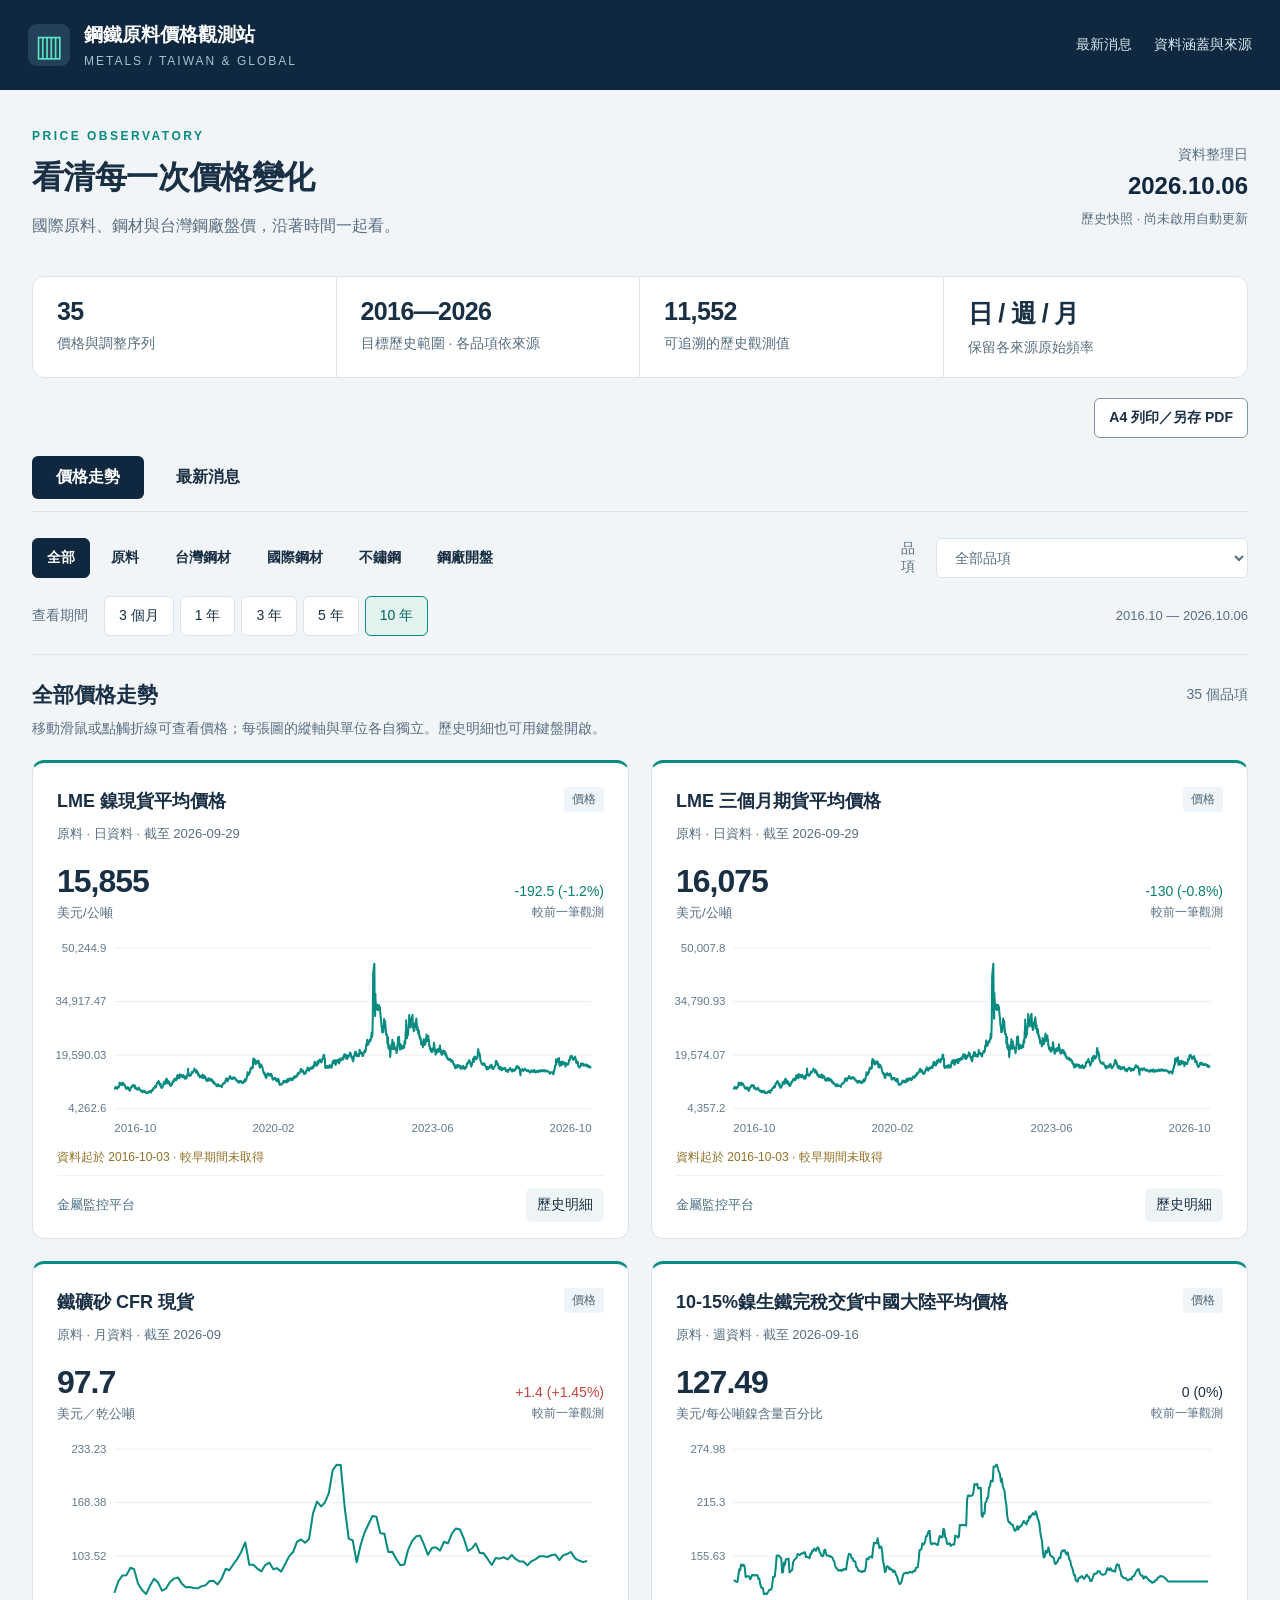
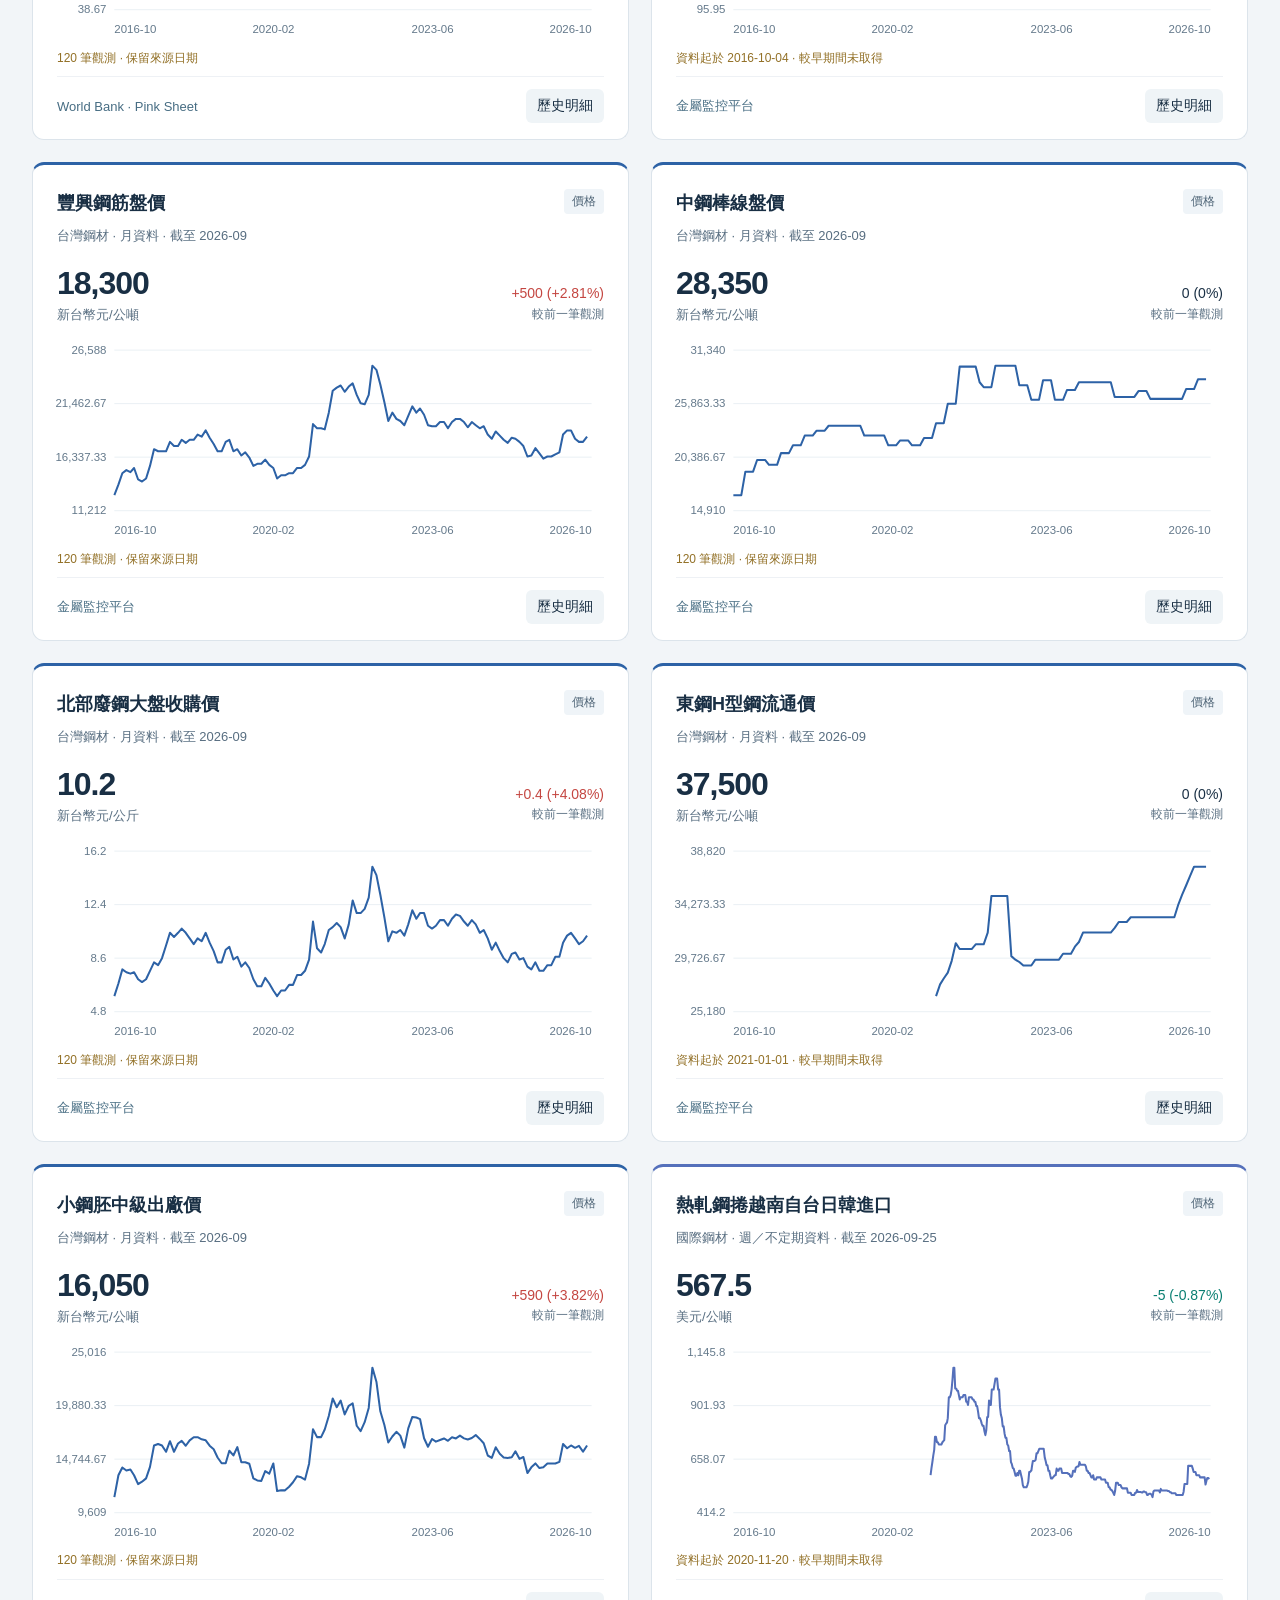
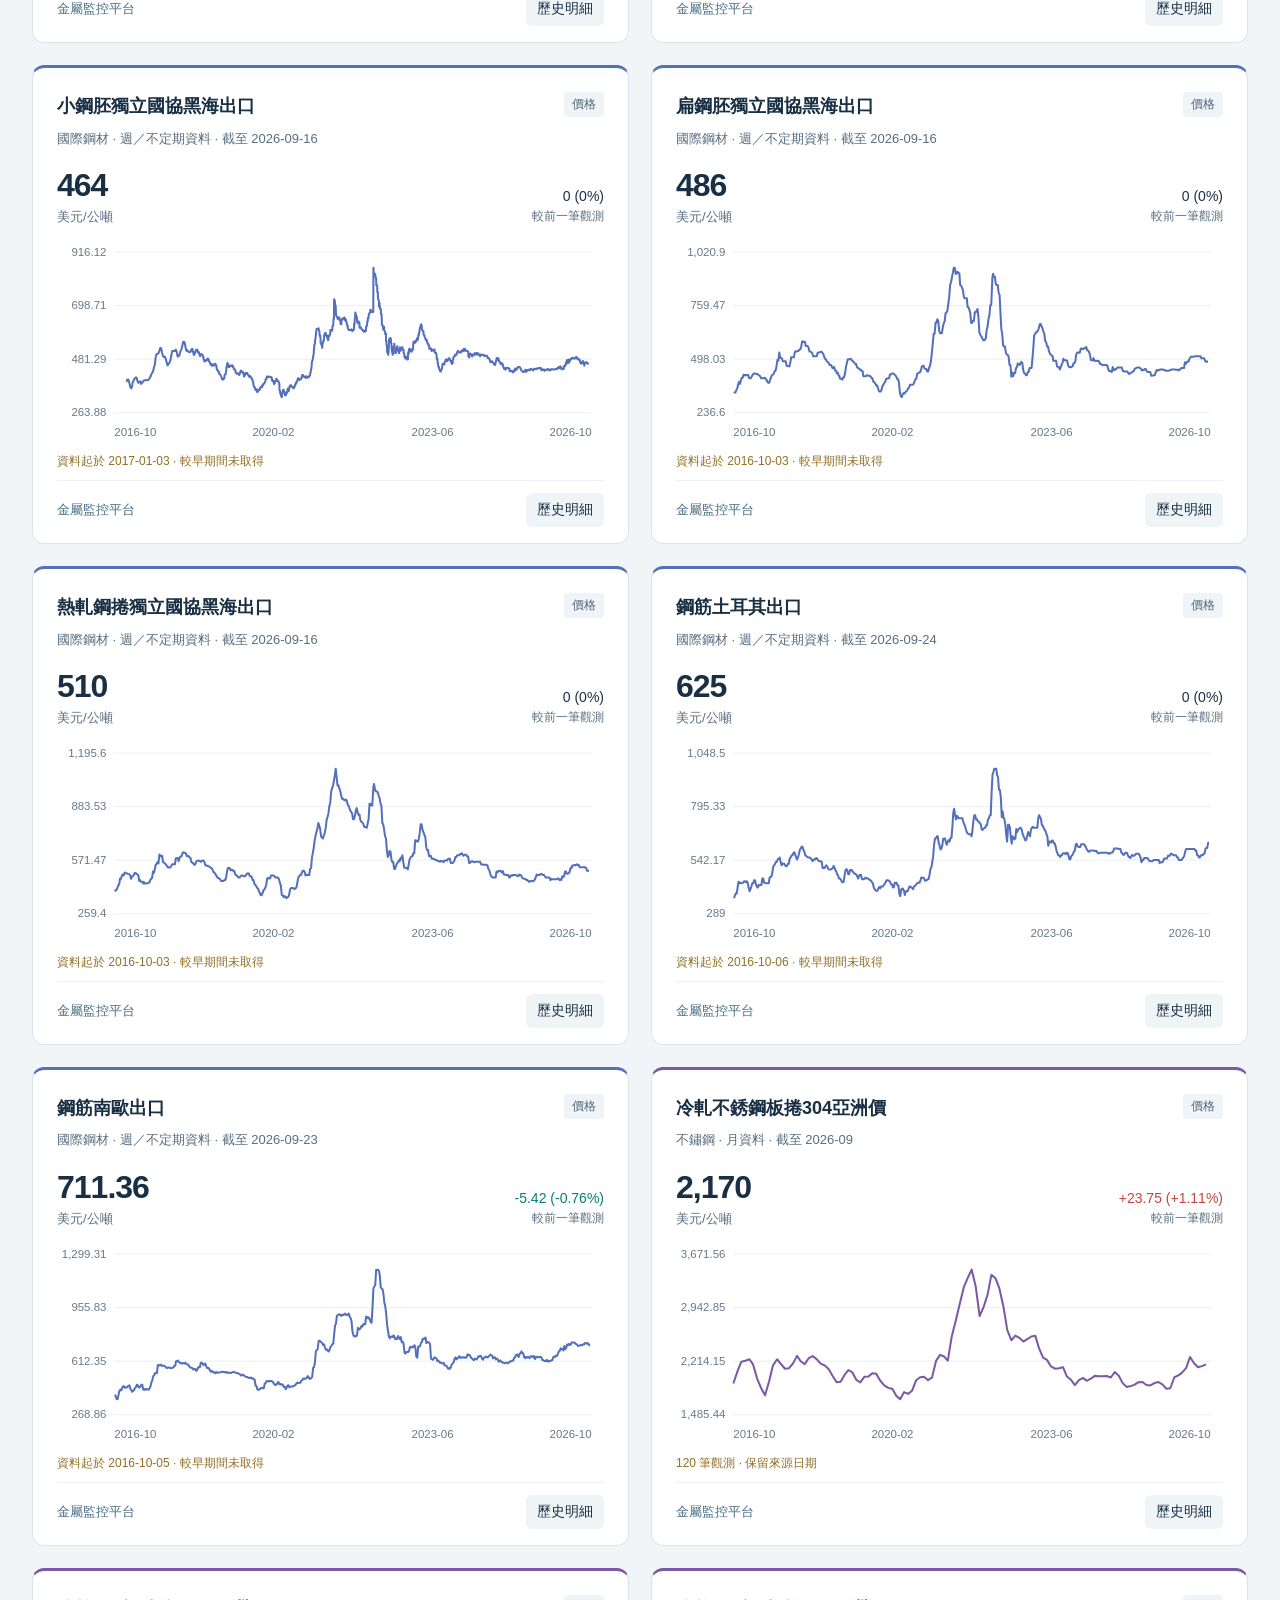
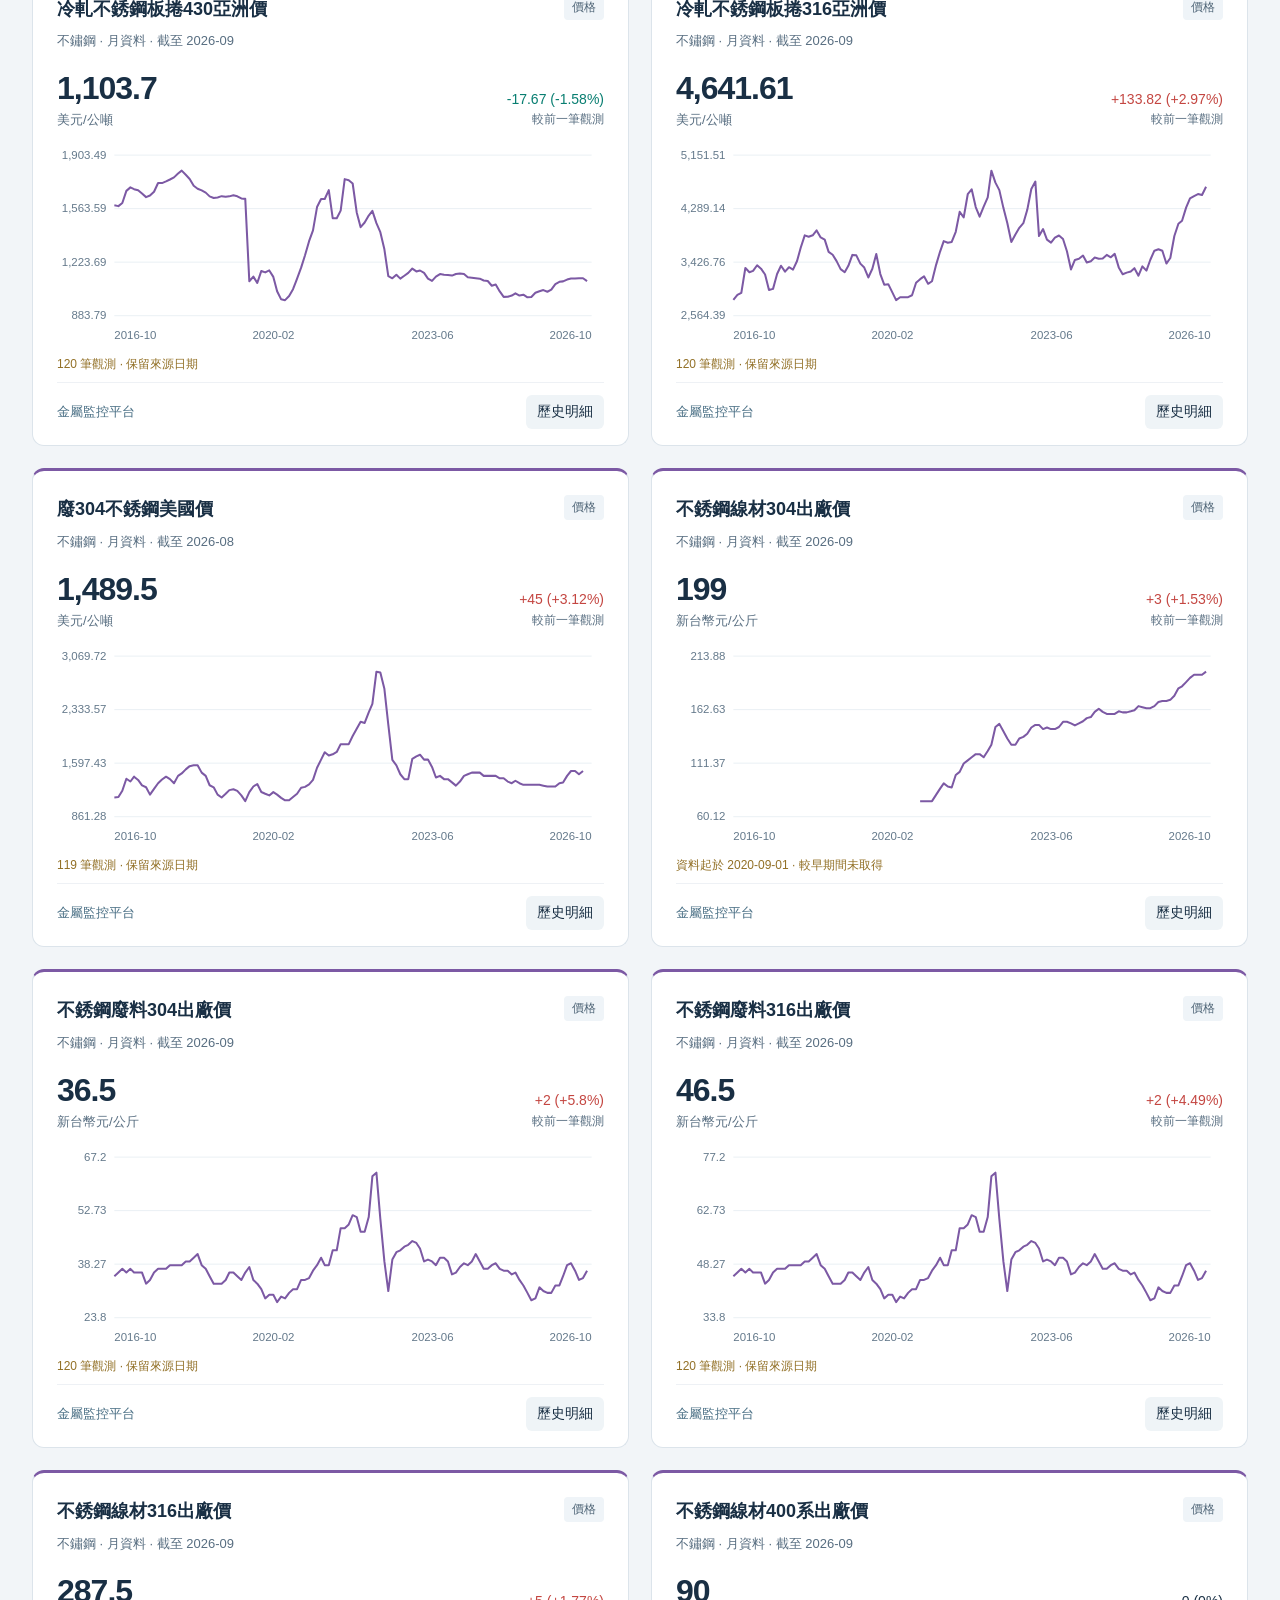
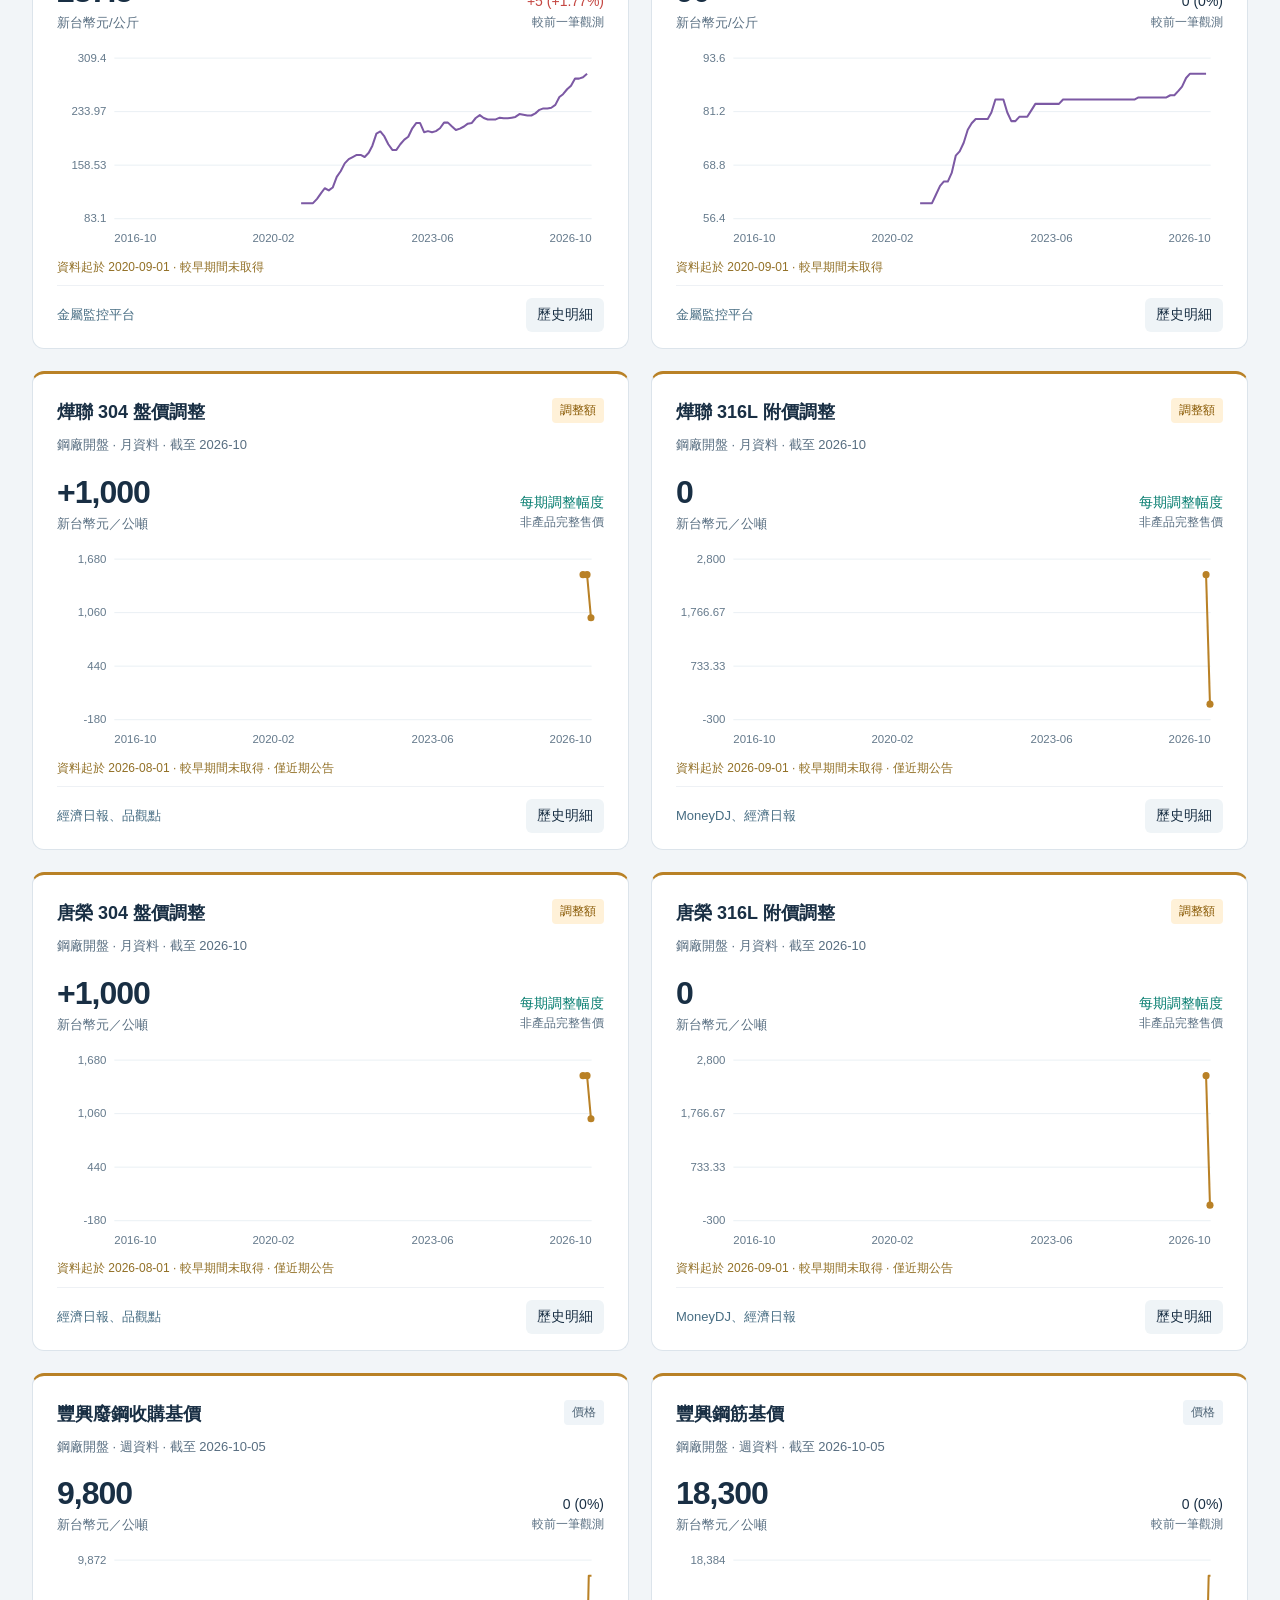
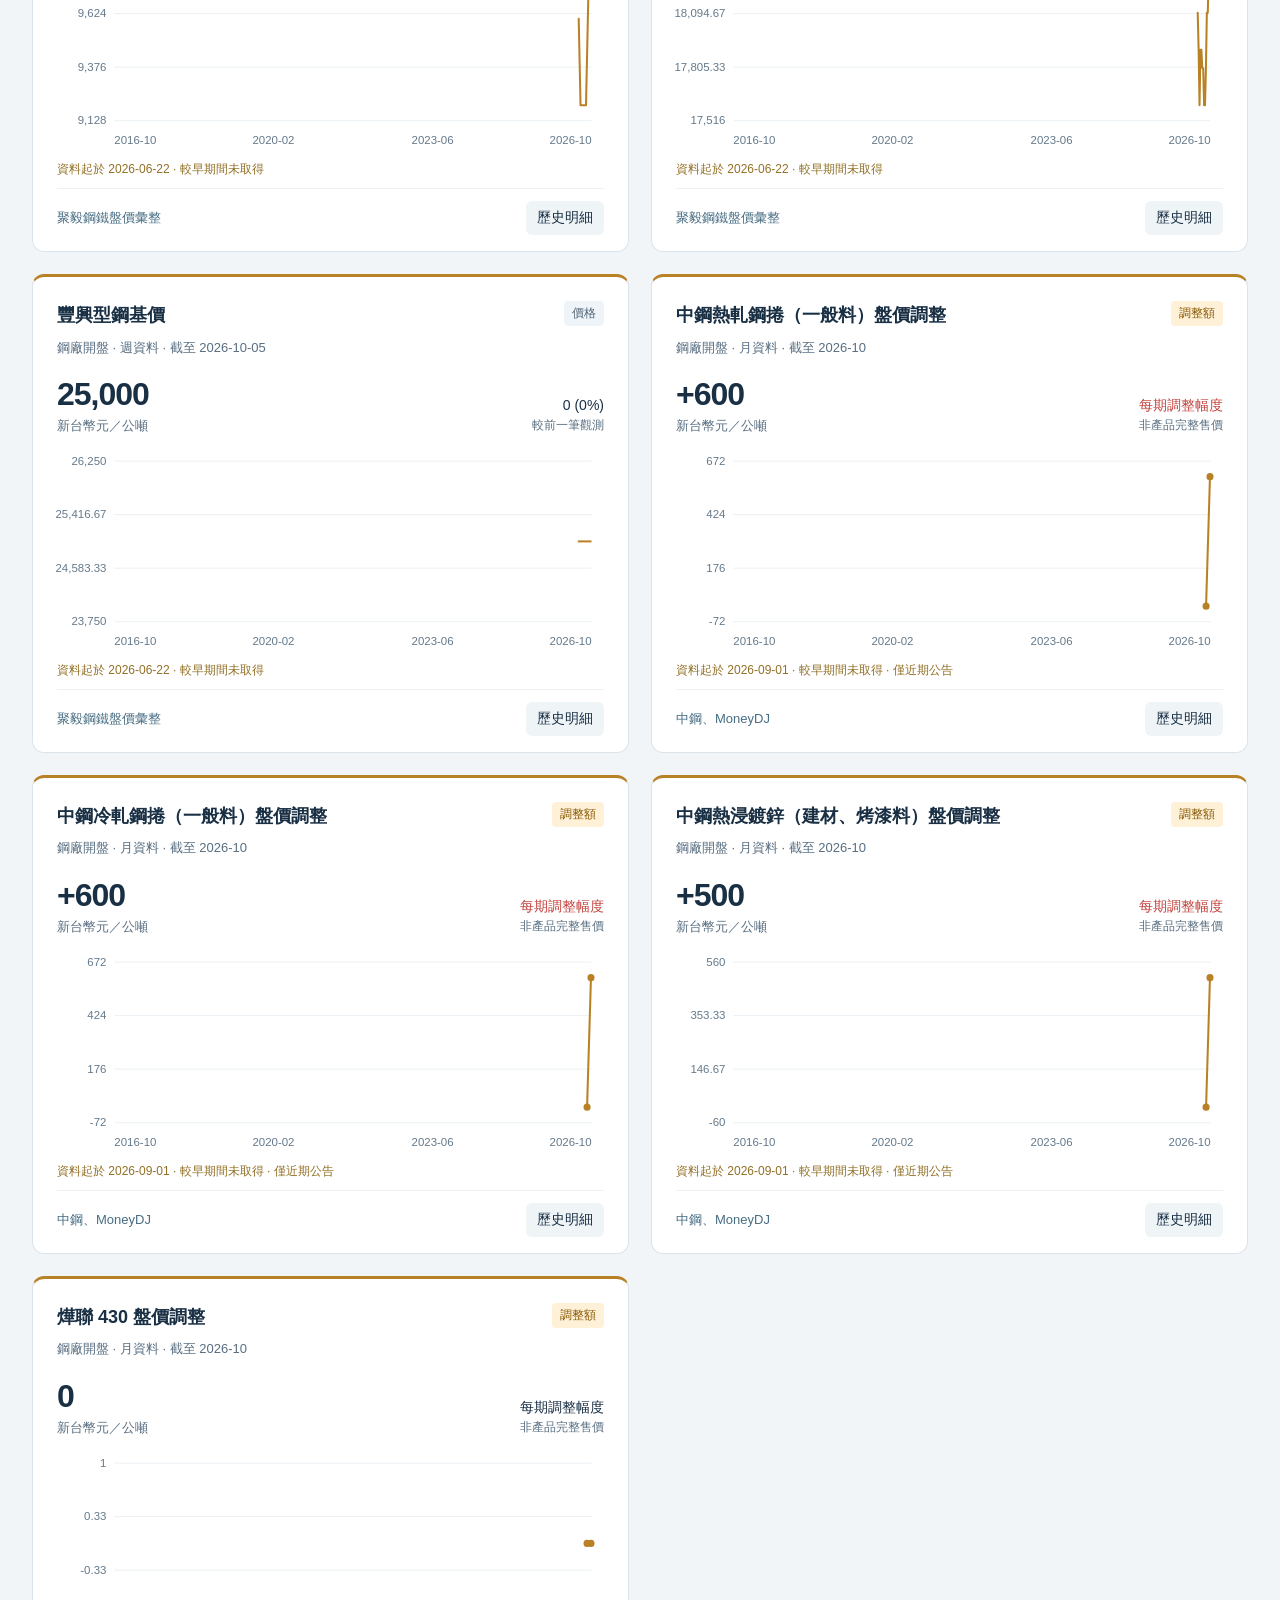
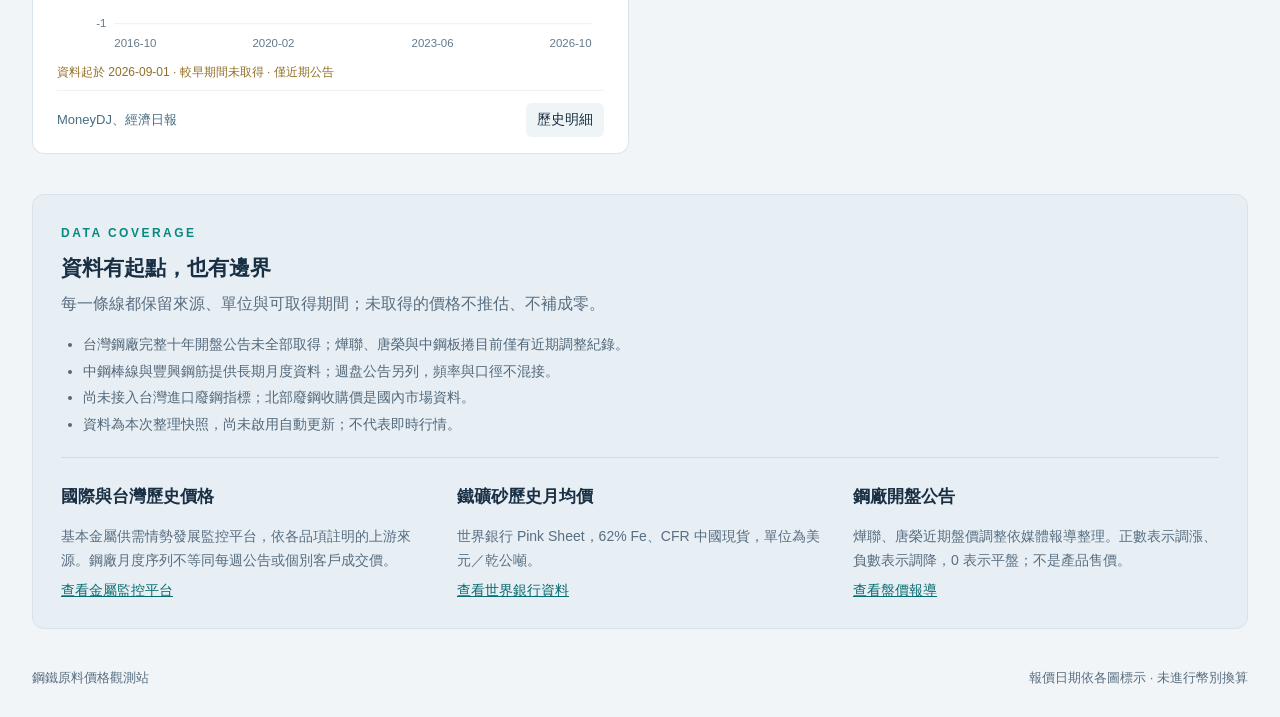
==== docs/index.html @ b5e54ff8 "Add metal price dashboard with historical charts, news and A4 reports" ====
<!doctype html>
<html lang="zh-Hant"><head><meta charset="UTF-8"><meta name="viewport" content="width=device-width,initial-scale=1"><title>鋼鐵原料價格觀測站</title><meta name="description" content="追蹤台灣與國際鋼鐵原料歷史价格，按品項與期間查看折線圖、鋼廠盤價及資料來源。"><link rel="icon" type="image/svg+xml" href="data:image/svg+xml,%3Csvg xmlns='http://www.w3.org/2000/svg' viewBox='0 0 32 32'%3E%3Crect width='32' height='32' rx='7' fill='%230e2238'/%3E%3Cpath d='M6 23L12 15L18 19L26 8' fill='none' stroke='%234de0bc' stroke-width='3'/%3E%3C/svg%3E"><link rel="stylesheet" href="style.css"><script src="app.js" defer></script><script src="news.js" defer></script><script src="print.js" defer></script><link rel="stylesheet" href="print.css"></head>
<body><header><div class="brand"><span class="mark">▥</span><div><strong>鋼鐵原料價格觀測站</strong><small>METALS / TAIWAN & GLOBAL</small></div></div><div class="header-links"><a href="#news">最新消息</a><a href="#coverage">資料涵蓋與來源</a></div></header>
<main><section class="intro"><div><p class="eyebrow">PRICE OBSERVATORY</p><h1>看清每一次價格變化</h1><p>國際原料、鋼材與台灣鋼廠盤價，沿著時間一起看。</p></div><div class="snapshot">資料整理日 <strong>2026.10.06</strong><span>歷史快照 · 尚未啟用自動更新</span></div></section>
<section class="overview" aria-label="資料概要"><div><strong id="series-count">—</strong><span>價格與調整序列</span></div><div><strong>2016—2026</strong><span>目標歷史範圍 · 各品項依來源</span></div><div><strong id="record-count">—</strong><span>可追溯的歷史觀測值</span></div><div><strong>日 / 週 / 月</strong><span>保留各來源原始頻率</span></div></section>
<div class="report-actions"><button id="print-open">A4 列印／另存 PDF</button></div>
<div class="view-tabs" role="tablist" aria-label="儀表板內容"><button id="tab-prices" role="tab" aria-selected="true" aria-controls="prices-panel">價格走勢</button><button id="tab-news" role="tab" aria-selected="false" aria-controls="news-panel" tabindex="-1">最新消息</button></div>
<section id="news-panel" role="tabpanel" aria-labelledby="tab-news" hidden>
<div class="news-heading"><div><p class="eyebrow">MARKET BRIEFING</p><h2>最新消息</h2><p>原料漲跌、國際鋼市與台灣鋼廠開盤資訊。</p></div><span id="news-updated" class="meta"></span></div>
<div class="news-filter"><nav id="news-categories" aria-label="新聞分類"></nav><label class="select-label">報導重點<select id="news-direction"><option>全部</option><option>漲價</option><option>平盤</option><option>供需與成本</option></select></label></div>
<div class="news-explainer"><span id="news-count" aria-live="polite"></span><span>日期為發布日；適用月份另列。供需標籤為報導重點，不代表價格預測。</span></div>
<div id="news-list" class="news-grid"><p role="status">正在載入消息…</p></div><div class="more-news-wrap"><button id="more-news" hidden>顯示更多消息</button></div>
</section>
<div id="prices-panel" role="tabpanel" aria-labelledby="tab-prices">
<section class="controls" aria-label="篩選價格"><div class="filter-row"><nav id="groups" aria-label="品項分類"></nav><label class="select-label">品項<select id="item"><option value="all">全部品項</option></select></label></div><div class="range-row"><div id="ranges" aria-label="歷史期間"><span>查看期間</span><button data-months="3">3 個月</button><button data-months="12">1 年</button><button data-months="36">3 年</button><button data-months="60">5 年</button><button data-months="120" aria-pressed="true">10 年</button></div><span id="range-caption"></span></div></section>
<div class="section-heading"><h2 id="section-title">全部價格走勢</h2><span id="result-count" aria-live="polite"></span></div><p class="chart-hint">移動滑鼠或點觸折線可查看價格；每張圖的縱軸與單位各自獨立。歷史明細也可用鍵盤開啟。</p><section id="charts" class="chart-grid" aria-label="歷史价格折線圖"><p role="status">正在載入歷史資料…</p></section>
</div>
<section id="coverage" class="coverage"><p class="eyebrow">DATA COVERAGE</p><h2>資料有起點，也有邊界</h2><p>每一條線都保留來源、單位與可取得期間；未取得的價格不推估、不補成零。</p><ul id="limitations"></ul><div class="source-grid"><div><h3>國際與台灣歷史價格</h3><p>基本金屬供需情勢發展監控平台，依各品項註明的上游來源。鋼廠月度序列不等同每週公告或個別客戶成交價。</p><a href="https://chart.metaltrade.tw/ste/domestic/12/" target="_blank" rel="noopener">查看金屬監控平台</a></div><div><h3>鐵礦砂歷史月均價</h3><p>世界銀行 Pink Sheet，62% Fe、CFR 中國現貨，單位為美元／乾公噸。</p><a href="https://www.worldbank.org/en/research/commodity-markets" target="_blank" rel="noopener">查看世界銀行資料</a></div><div><h3>鋼廠開盤公告</h3><p>燁聯、唐榮近期盤價調整依媒體報導整理。正數表示調漲、負數表示調降，0 表示平盤；不是產品售價。</p><a href="https://money.udn.com/money/story/5612/9786491" target="_blank" rel="noopener">查看盤價報導</a></div></div></section>
<footer>鋼鐵原料價格觀測站 <span>報價日期依各圖標示 · 未進行幣別換算</span></footer></main>
<dialog id="detail"><div class="dialog-head"><h2 id="detail-title"></h2><button id="close" aria-label="關閉歷史明細">關閉</button></div><p id="detail-note"></p><div class="table-wrap"><table><thead><tr><th>觀測日期／月份</th><th id="value-head">價格</th><th>較前筆</th><th>來源</th></tr></thead><tbody id="detail-body"></tbody></table></div></dialog>
<dialog id="print-dialog" aria-labelledby="print-title"><h2 id="print-title">A4 報表</h2><p class="print-help">內容放得下時使用一頁，超出時自動接續下一頁。</p><div class="print-options"><label>列印內容<select id="print-scope"><option value="current">目前分頁（依目前篩選）</option><option value="both">價格走勢＋最新消息</option><option value="prices">價格走勢</option><option value="news">最新消息</option></select></label><label><input type="checkbox" id="print-charts" checked>價格總表附歷史折線圖</label></div><p class="print-help">沿用目前品項、期間及消息篩選。新聞會列出所有符合條件的消息，不受畫面「顯示更多」限制。取消折線圖可產生較精簡的價格總表。</p><p class="print-help">在列印視窗選擇 A4、直向、縮放 100%；目的地可選印表機或「另存為 PDF」。</p><p id="print-status" role="status"></p><div class="print-buttons"><button id="print-cancel">取消</button><button id="print-run">開啟列印預覽</button></div></dialog><div id="print-report"></div>
</body></html>
---- docs/style.css ----
:root{font-family:Inter,"Noto Sans TC","Microsoft JhengHei",sans-serif;color:#192f44;background:#f2f5f8;font-size:16px;--navy:#10283f;--teal:#078a80;--muted:#586e81;--line:#dce4eb}*{box-sizing:border-box}body{margin:0}header{background:var(--navy);color:white;padding:22px max(28px,calc((100vw - 1440px)/2));display:flex;justify-content:space-between;align-items:center;gap:20px}.brand{display:flex;gap:14px;align-items:center}.mark{display:grid;place-items:center;background:#234158;color:#5be4c4;width:42px;height:42px;font-size:30px;border-radius:9px}.brand strong{font-size:19px}.brand small{display:block;letter-spacing:2px;font-size:12px;color:#a7c0d4;margin-top:6px}header a{color:#d7e6f1;text-decoration:none;font-size:14px}main{max-width:1504px;margin:auto;padding:0 32px}.intro{display:flex;align-items:center;justify-content:space-between;gap:24px;padding:36px 0 28px}.eyebrow{font-size:12px;letter-spacing:2.5px;font-weight:700;color:var(--teal);margin:0 0 10px}h1{font-size:32px;letter-spacing:-.6px;margin:0 0 12px}h2{font-size:21px;margin:0}h3{font-size:17px}p{line-height:1.7;color:var(--muted);margin:8px 0}.snapshot{text-align:right;font-size:14px;color:var(--muted);line-height:1.7;flex-shrink:0}.snapshot strong{display:block;font-size:24px;font-variant-numeric:tabular-nums;color:var(--navy)}.snapshot span{font-size:13px}.overview{display:grid;grid-template-columns:repeat(4,1fr);border:1px solid var(--line);background:white;border-radius:12px;overflow:hidden;margin-bottom:28px}.overview>div{padding:20px 24px;border-right:1px solid var(--line)}.overview>div:last-child{border:0}.overview strong{display:block;font-size:25px;font-variant-numeric:tabular-nums;letter-spacing:-.6px;margin-bottom:8px}.overview span{font-size:14px;color:var(--muted)}.controls{background:#f2f5f8;padding:2px 0 18px;border-bottom:1px solid var(--line)}.filter-row,.range-row{display:flex;align-items:center;justify-content:space-between;gap:18px;flex-wrap:wrap}.filter-row{margin-bottom:18px}nav,#ranges{display:flex;gap:6px;flex-wrap:wrap;align-items:center}button,select{font:inherit;color:inherit;border:1px solid var(--line);background:white;border-radius:6px;min-height:40px;padding:8px 14px;cursor:pointer;font-size:14px}button:hover{border-color:var(--teal);color:var(--teal)}button:focus-visible,select:focus-visible,a:focus-visible{outline:3px solid #1e9fce;outline-offset:3px}nav button{background:transparent;border-color:transparent;font-weight:600}button[aria-pressed=true]{background:var(--navy);color:white;border-color:var(--navy)}#ranges button[aria-pressed=true]{background:#e1f2ef;border-color:#078a80;color:#00675f}#ranges span,.select-label{font-size:14px;color:var(--muted)}#ranges span{margin-right:10px}.select-label{display:flex;align-items:center;gap:10px}select{max-width:330px;width:100%;text-overflow:ellipsis}#range-caption{font-size:13px;color:var(--muted)}.section-heading{display:flex;align-items:center;justify-content:space-between;gap:12px;margin-top:26px}.section-heading span{font-size:14px;color:var(--muted)}.chart-hint{font-size:14px;margin:8px 0 20px}.chart-grid{display:grid;grid-template-columns:repeat(2,minmax(0,1fr));gap:22px}.card{background:white;border:1px solid var(--line);border-radius:12px;padding:24px 24px 16px;min-width:0;border-top:3px solid var(--accent,#078a80)}.card-head{display:flex;justify-content:space-between;align-items:flex-start;gap:12px}.card h3{margin:0 0 8px;line-height:1.6;font-size:18px}.meta{font-size:13px;color:var(--muted);line-height:1.6}.badge{font-size:12px;white-space:nowrap;background:#eff4f8;color:#4f6577;padding:4px 8px;border-radius:4px}.badge.warn{background:#fff1d8;color:#875700}.price-row{display:flex;justify-content:space-between;align-items:flex-end;gap:12px;margin:18px 0 12px}.price{font-size:32px;font-weight:650;letter-spacing:-1px;font-variant-numeric:tabular-nums}.unit{font-size:13px;color:var(--muted);display:block;margin-top:4px}.change{text-align:right;font-size:14px;line-height:1.6}.change small{display:block;color:var(--muted);font-size:12px}.up{color:#c44641}.down{color:#087e71}.plot{position:relative}.plot svg{width:100%;height:auto;display:block;overflow:visible;touch-action:pan-y}.plot text{fill:#64798b;font-size:13px;font-family:inherit}.tooltip{position:absolute;z-index:2;background:#10283f;color:#fff;font-size:13px;padding:9px 12px;border-radius:6px;pointer-events:none;white-space:nowrap;top:8px;left:70px;box-shadow:0 6px 20px #10283f22;display:none}.chart-foot{border-top:1px solid #eef1f5;margin-top:8px;padding-top:12px;display:flex;justify-content:space-between;align-items:center;gap:12px}.chart-foot button{border:0;background:#eff4f7;padding:6px 11px;min-height:34px}.chart-foot a{font-size:13px;color:#476d83;text-decoration:none}.coverage-tag{color:#927026;font-size:12px;margin:10px 0 0;min-height:18px}.coverage{margin:40px 0;background:#e7eef4;border:1px solid #d8e2ec;border-radius:12px;padding:28px}.coverage ul{padding-left:22px;color:#53697b;font-size:14px;line-height:1.9}.source-grid{display:grid;grid-template-columns:repeat(3,1fr);gap:30px;margin-top:20px;border-top:1px solid #cfdbe5;padding-top:10px}.source-grid p,.source-grid a{font-size:14px}.source-grid a{color:#076d70}footer{display:flex;justify-content:space-between;gap:14px;flex-wrap:wrap;font-size:13px;color:var(--muted);padding:0 0 30px}dialog{border:1px solid var(--line);border-radius:14px;width:min(900px,94vw);max-height:85vh;padding:26px;color:var(--navy)}dialog::backdrop{background:#0b223a99}.dialog-head{display:flex;align-items:center;justify-content:space-between;gap:15px}#detail-note{font-size:14px;margin:18px 0}.table-wrap{overflow:auto;max-height:58vh}table{border-collapse:collapse;width:100%;font-size:14px}th,td{padding:12px;text-align:left;border-bottom:1px solid var(--line);white-space:nowrap}th{background:#edf3f7;position:sticky;top:0}td:nth-child(2),td:nth-child(3){font-variant-numeric:tabular-nums}td a{color:var(--teal)}.empty{padding:55px 15px;text-align:center;color:var(--muted)}@media(min-width:1600px){.chart-grid{grid-template-columns:repeat(3,minmax(0,1fr))}.price{font-size:28px}}@media(max-width:800px){main{padding:0 18px}header{padding:18px}.brand strong{font-size:16px}header>a{display:none}.intro{padding:26px 0;align-items:flex-start;flex-direction:column;gap:10px}h1{font-size:27px}.snapshot{text-align:left}.snapshot strong{display:inline;margin-left:8px;font-size:18px}.snapshot span{display:block}.overview{grid-template-columns:repeat(2,1fr)}.overview>div{padding:16px;border-bottom:1px solid var(--line)}.overview strong{font-size:22px}.chart-grid{grid-template-columns:1fr}.card{padding:19px 16px 14px}.source-grid{grid-template-columns:1fr;gap:12px}.coverage{padding:22px}.select-label{width:100%}select{max-width:none}.price{font-size:30px}.section-heading{align-items:flex-start}.chart-hint{font-size:13px}dialog{padding:18px}nav{gap:2px}nav button{padding:8px 10px}}

[hidden]{display:none!important}.header-links{display:flex;gap:22px}.view-tabs{display:flex;gap:8px;border-bottom:1px solid var(--line);margin-bottom:24px;padding-bottom:12px}.view-tabs button{border:0;background:transparent;padding:11px 24px;font-size:16px;font-weight:650}.view-tabs button[aria-selected=true]{background:var(--navy);color:#fff}.news-heading{display:flex;align-items:center;justify-content:space-between;gap:18px;margin:28px 0 20px}.news-filter{display:flex;justify-content:space-between;gap:16px;align-items:center;flex-wrap:wrap}.news-explainer{display:flex;justify-content:space-between;gap:16px;flex-wrap:wrap;color:var(--muted);font-size:13px;line-height:1.6;margin:18px 0}.news-grid{display:grid;grid-template-columns:repeat(2,minmax(0,1fr));gap:20px}.news-card{background:#fff;border:1px solid var(--line);border-radius:12px;padding:24px;display:flex;flex-direction:column}.news-meta{display:flex;align-items:center;gap:12px;flex-wrap:wrap;font-size:13px;color:var(--muted)}.news-meta time{font-variant-numeric:tabular-nums}.news-signal{margin-left:auto;padding:4px 9px;border-radius:4px;font-weight:600}.news-signal.rise{background:#fff0ee;color:#b93b36}.news-signal.fall{background:#e5f4ee;color:#087b62}.news-signal.neutral{background:#edf2f7;color:#4c657c}.news-card h3{font-size:20px;line-height:1.55;margin:15px 0 8px}.news-card h3 a{color:var(--navy);text-decoration:none}.news-card h3 a:hover{color:var(--teal);text-decoration:underline}.news-effective{font-size:13px;color:#6a7c8b}.news-card p{font-size:15px;line-height:1.8;margin:14px 0 18px}.news-tags{display:flex;gap:7px;flex-wrap:wrap;margin-top:auto}.news-tags span{background:#f1f5f8;color:#526b7b;border-radius:4px;padding:4px 8px;font-size:12px}.news-bottom{display:flex;align-items:center;justify-content:space-between;gap:10px;margin-top:18px;padding-top:14px;border-top:1px solid #e8eef3}.news-bottom a{font-size:13px;color:#346a7a;text-decoration:none}.news-bottom button{font-size:13px;min-height:34px;padding:6px 10px;background:#eff4f7;border:0}.more-news-wrap{text-align:center;margin:24px 0}.more-news-wrap button{padding:12px 25px}.news-heading .meta{text-align:right}@media(max-width:800px){.news-grid{grid-template-columns:1fr}.news-heading{align-items:flex-start;flex-direction:column}.news-heading .meta{text-align:left}.news-card{padding:20px}.news-card h3{font-size:18px}.header-links{gap:12px}.header-links a:last-child{display:none}.view-tabs button{flex:1}.news-filter .select-label{width:100%}.news-explainer{gap:8px}.news-card p{font-size:16px}}
---- docs/print.css ----
#print-report{display:none}.report-actions{display:flex;justify-content:flex-end;margin:-8px 0 18px}.report-actions button{background:#fff;border-color:#8195a6;font-weight:600}.print-options{display:grid;gap:20px;margin:22px 0}.print-options label{display:flex;gap:12px;align-items:center;font-size:16px}.print-options select{max-width:none;flex:1}.print-options input{width:19px;height:19px;accent-color:#078a80}.print-buttons{display:flex;gap:12px;justify-content:flex-end}.print-buttons #print-run{background:#10283f;color:#fff}.print-help{font-size:14px}#print-status{color:#b93b36;font-size:14px;min-height:22px}#print-dialog{max-width:600px}
@page{size:A4 portrait;margin:12mm 12mm 14mm}
@media print{
 html,body{margin:0!important;padding:0!important;background:white!important;color:#111!important;font-size:10pt!important;-webkit-print-color-adjust:exact;print-color-adjust:exact}
 body>header,body>main,body>dialog{display:none!important}body>#print-report{display:block!important;width:auto!important;max-width:none!important;margin:0!important;padding:0!important;font-family:"Microsoft JhengHei","Noto Sans TC",sans-serif;font-size:10pt;line-height:1.55}
 #print-report *{box-shadow:none!important;text-shadow:none!important;box-sizing:border-box}#print-report a{color:#233f52;text-decoration:none}#print-report p{font-size:9pt;line-height:1.55;color:#333;margin:2mm 0}
 .report-title{border-bottom:1.5pt solid #10283f;padding-bottom:3mm;margin-bottom:3mm;break-inside:avoid}.report-title>span{font-size:8pt;letter-spacing:1.5pt;color:#52697b}.report-title h1{font-size:19pt;margin:2mm 0;letter-spacing:0}.report-context{background:#f2f5f7;padding:2mm 3mm;margin-bottom:5mm;break-inside:avoid}.report-context p{margin:1mm 0!important;font-size:9pt!important}
 .report-section-title{font-size:13pt;margin:5mm 0 3mm;border-bottom:1px solid #cbd7df;padding-bottom:2mm;break-after:avoid;page-break-after:avoid}
 .report-table{width:100%;table-layout:fixed;border-collapse:collapse;font-size:9pt;margin-bottom:5mm}.report-table thead{display:table-header-group}.report-table tr{break-inside:avoid;page-break-inside:avoid}.report-table th,.report-table td{position:static;padding:2.2mm 2mm;white-space:normal;border-bottom:1px solid #d6dfe6;vertical-align:top;overflow-wrap:anywhere}.report-table th{background:#eaf0f4;color:#182f42}.report-table th:first-child{width:51%}.report-table th:nth-child(2){width:19%}.report-table th:nth-child(3),.report-table th:nth-child(4){width:15%}.report-table td:nth-child(n+2){font-variant-numeric:tabular-nums}.report-table small{display:block;font-size:8pt;line-height:1.5;color:#435869;margin-top:1mm}
 .report-chart{margin:0 0 4mm;padding:3mm;border:1px solid #d3dde5;break-inside:avoid;page-break-inside:avoid}.report-chart figcaption{display:flex;flex-direction:column;gap:1mm;margin-bottom:1mm}.report-chart figcaption strong{font-size:11pt}.report-chart figcaption span{font-size:8pt;color:#435869}.report-chart .plot svg{display:block;width:100%;height:auto;max-height:65mm;overflow:visible}.report-chart .plot text{font-size:13px;fill:#3b4f60}.report-chart .tooltip,.report-chart .cross,.report-chart .spot{display:none!important}.report-chart p{font-size:8pt!important;margin:1mm 0 0!important}.report-chart .empty{padding:8mm;font-size:10pt}
 .report-news{padding:3mm 0;border-bottom:1px solid #d7e0e7;break-inside:avoid;page-break-inside:avoid}.report-news-meta{font-size:8pt;color:#435869}.report-news h3{font-size:11pt;line-height:1.5;margin:1mm 0}.report-news .report-effective,.report-news .report-source{font-size:8pt!important;color:#435869!important}.report-end{border-top:1px solid #bdcbd6;padding-top:3mm;margin-top:5mm!important;font-size:8pt!important;break-inside:avoid}
}
@media print{.report-end{break-before:avoid;page-break-before:avoid;margin-top:2mm!important;padding-top:1mm}}
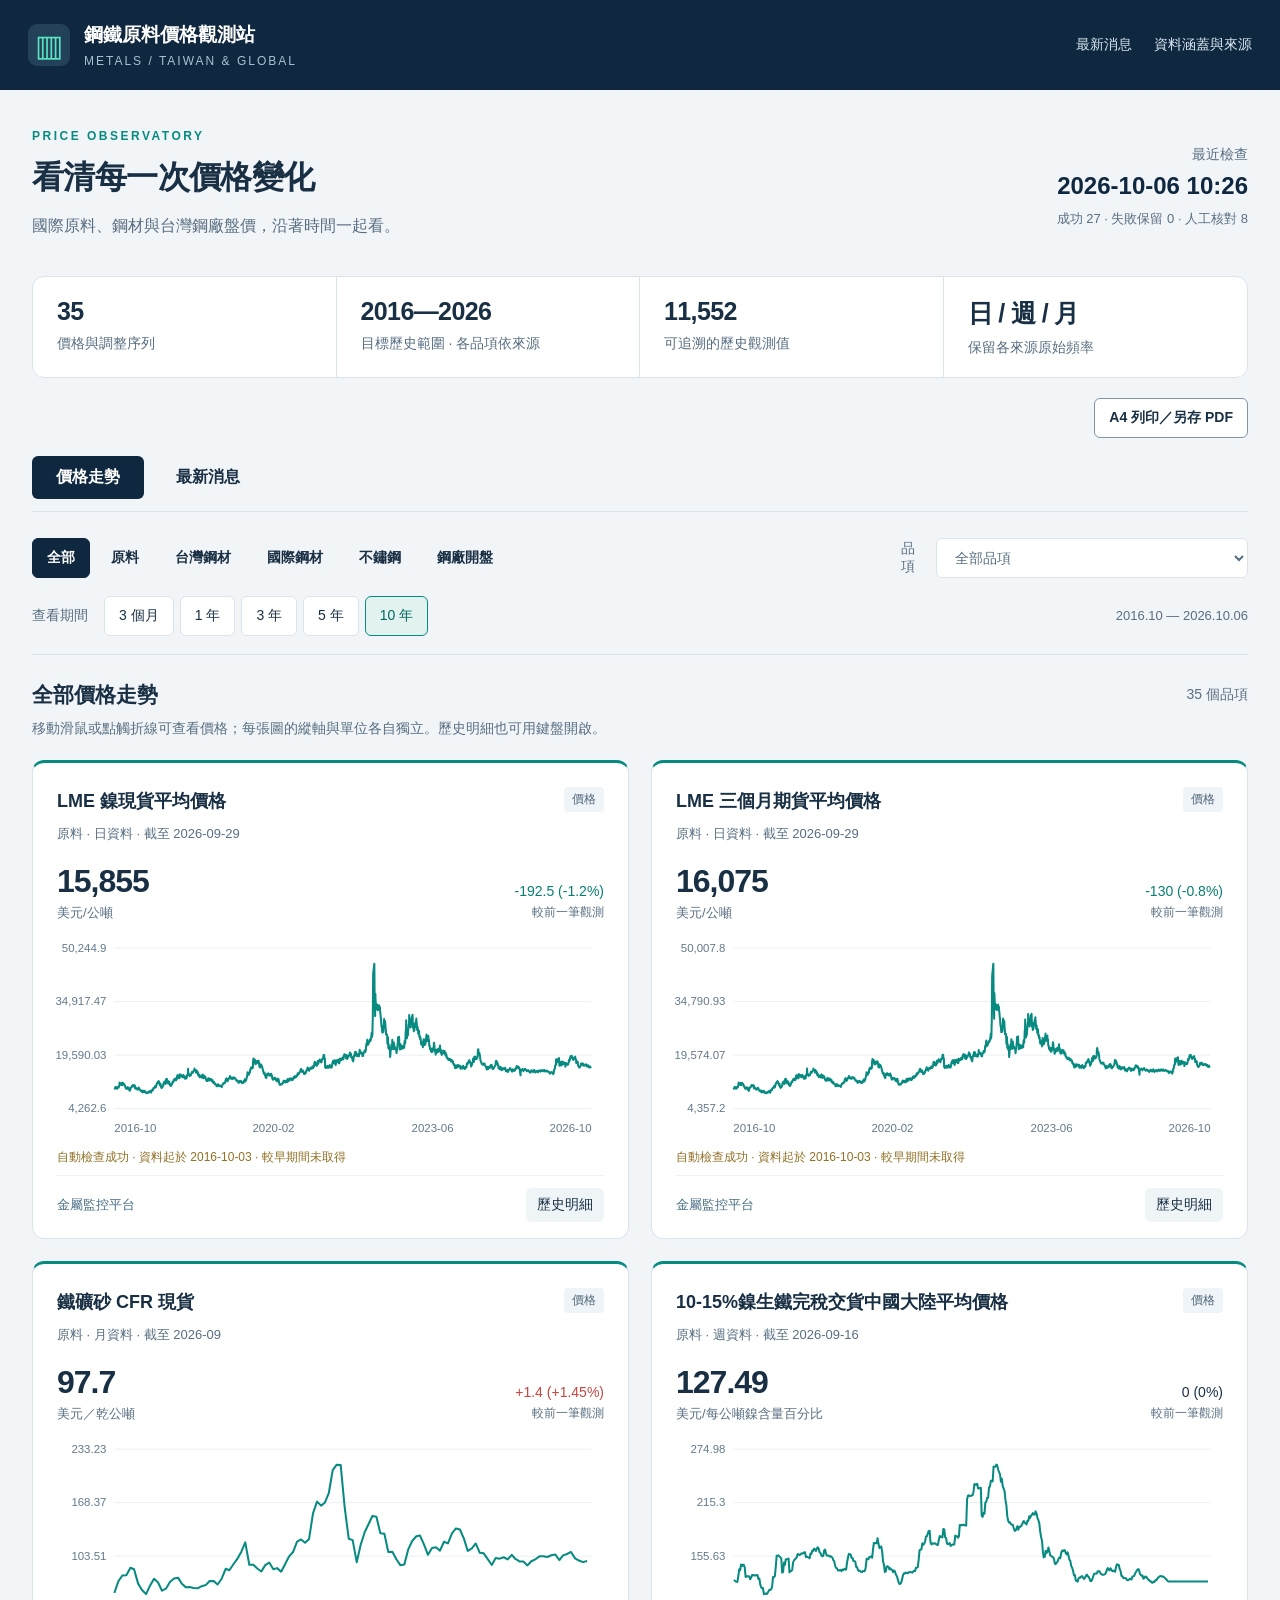
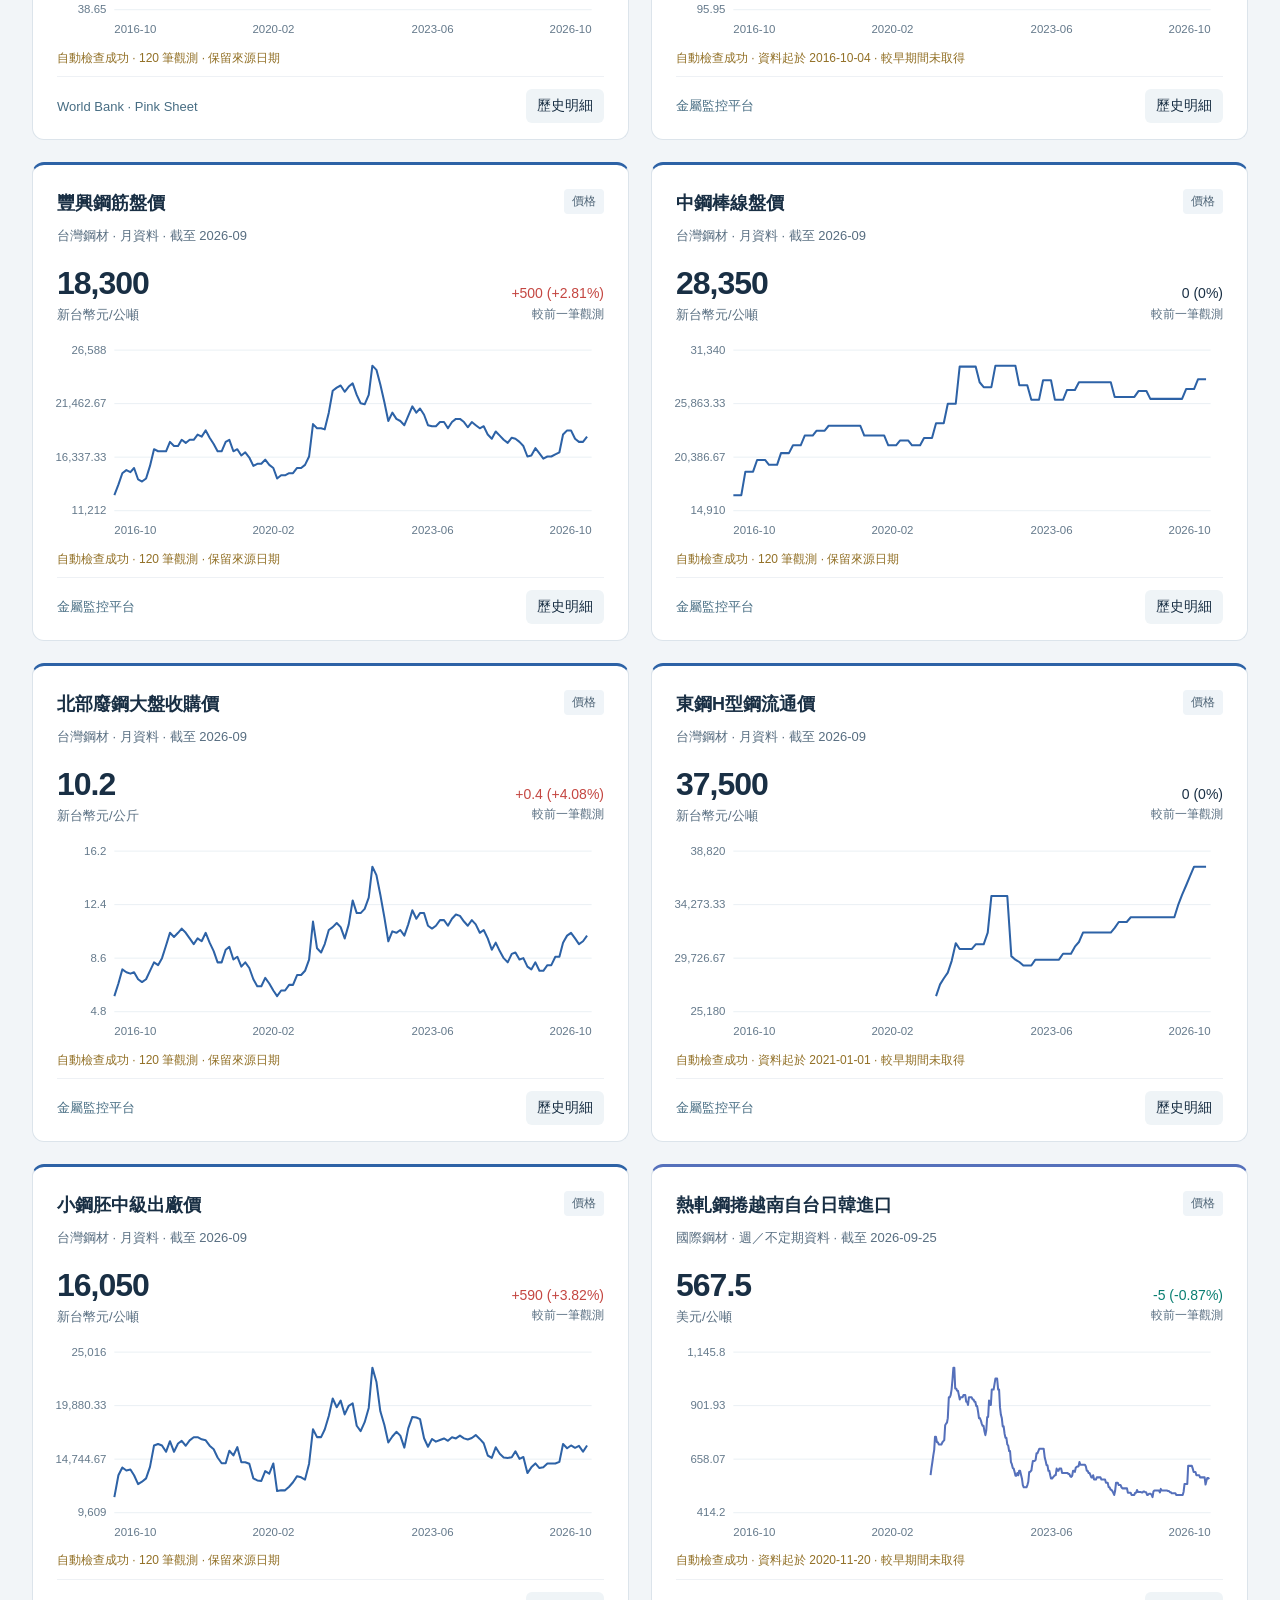
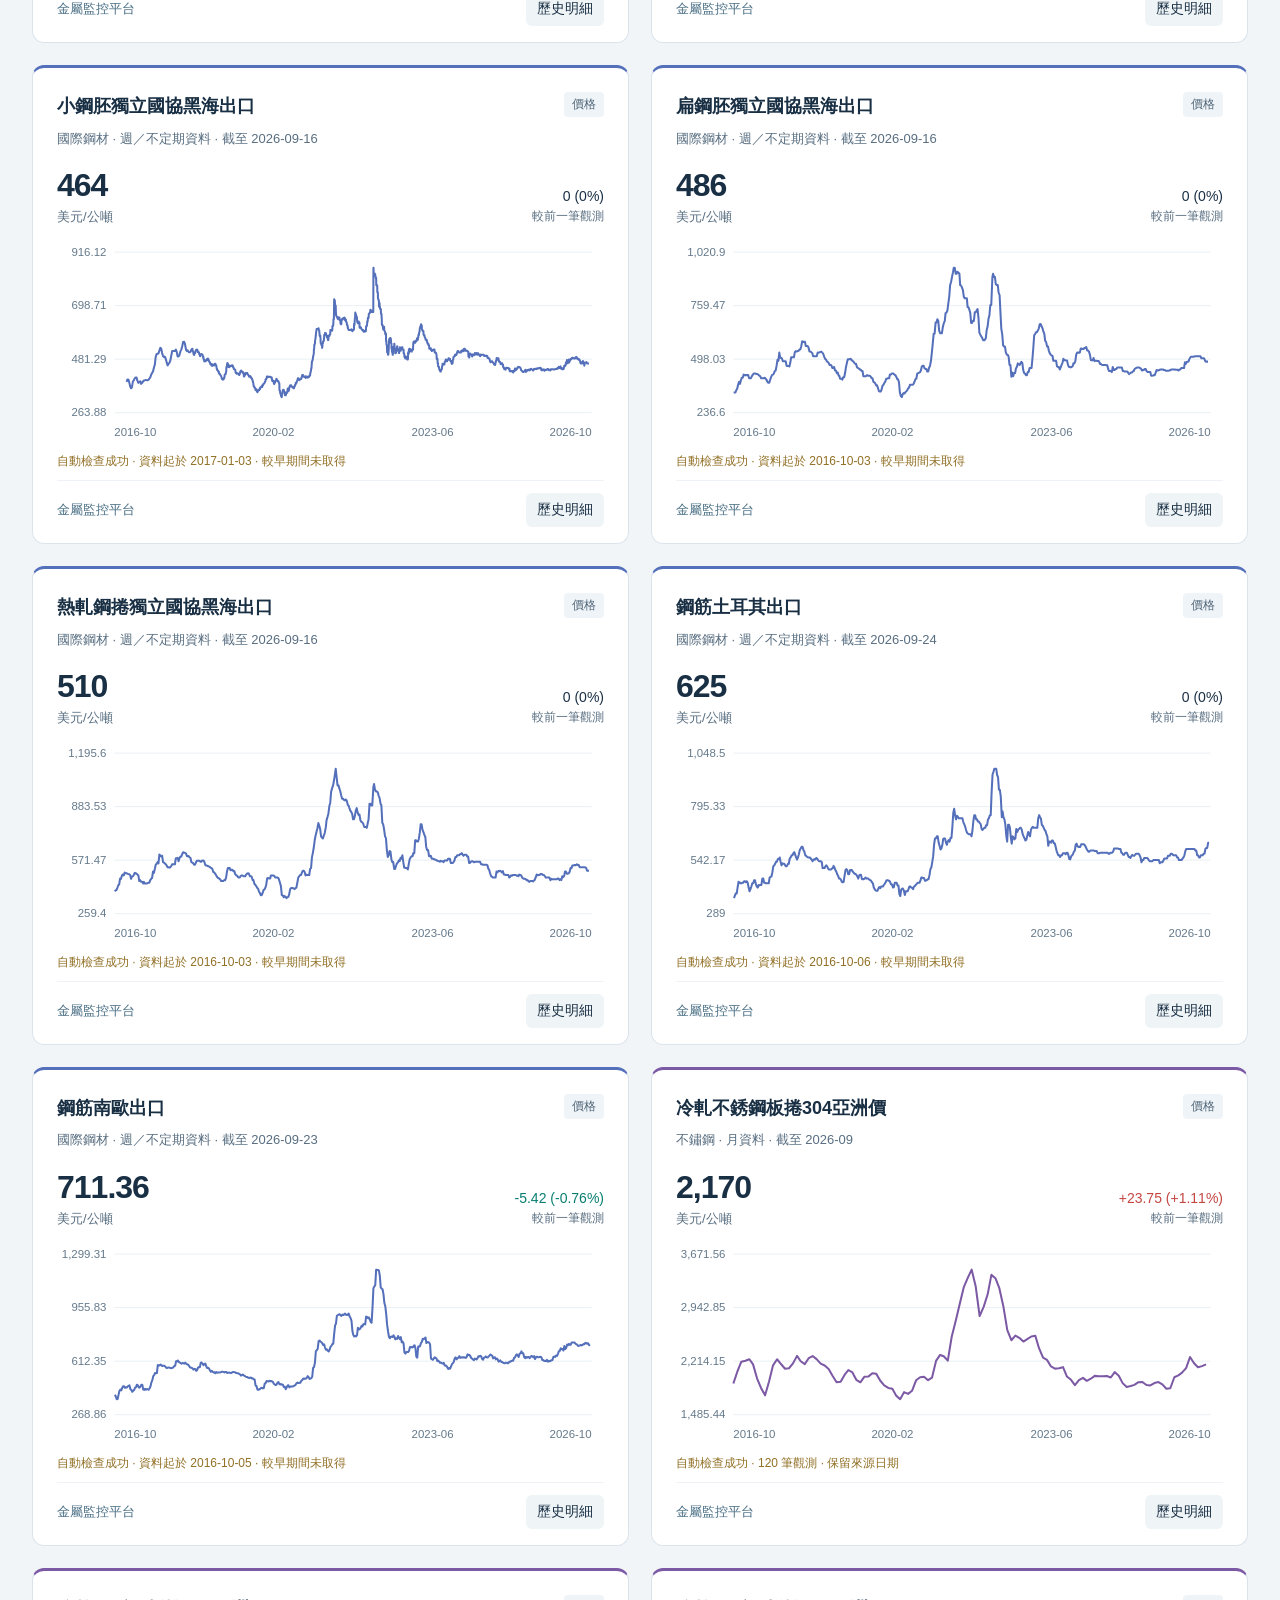
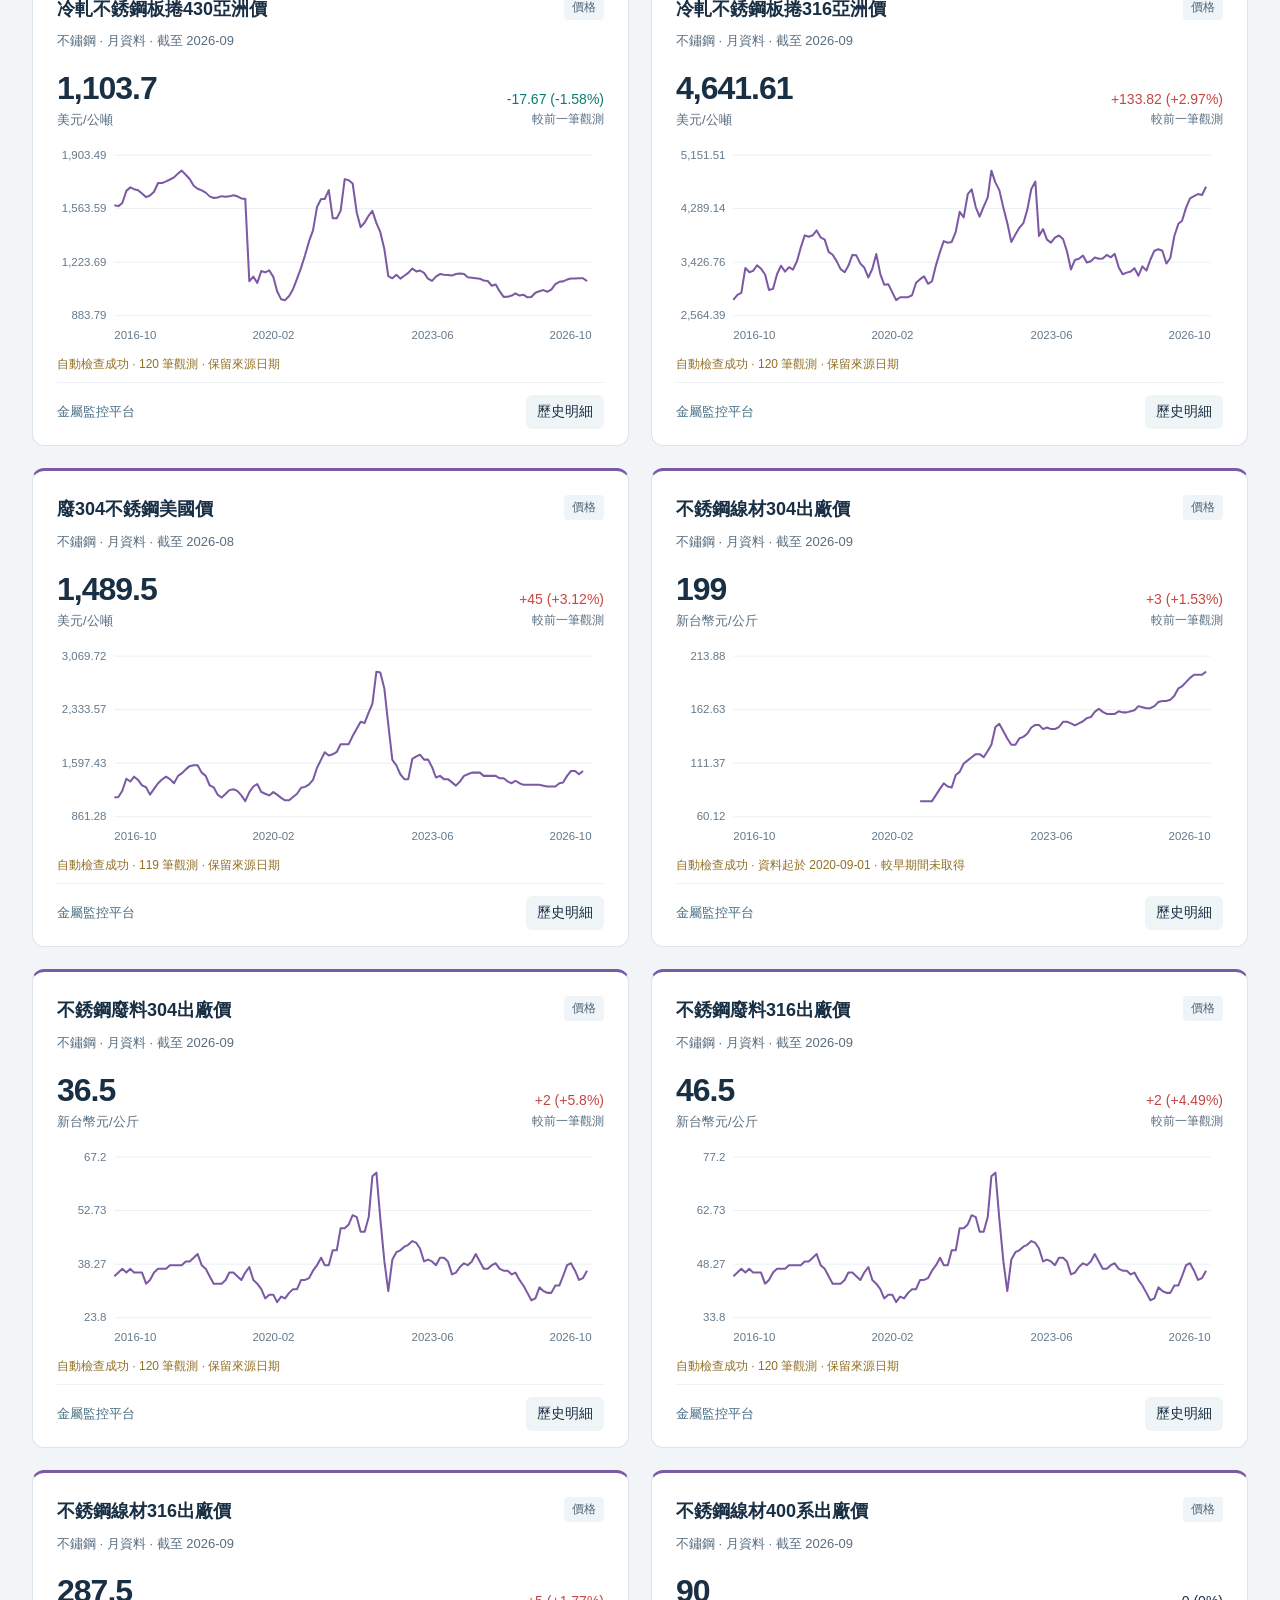
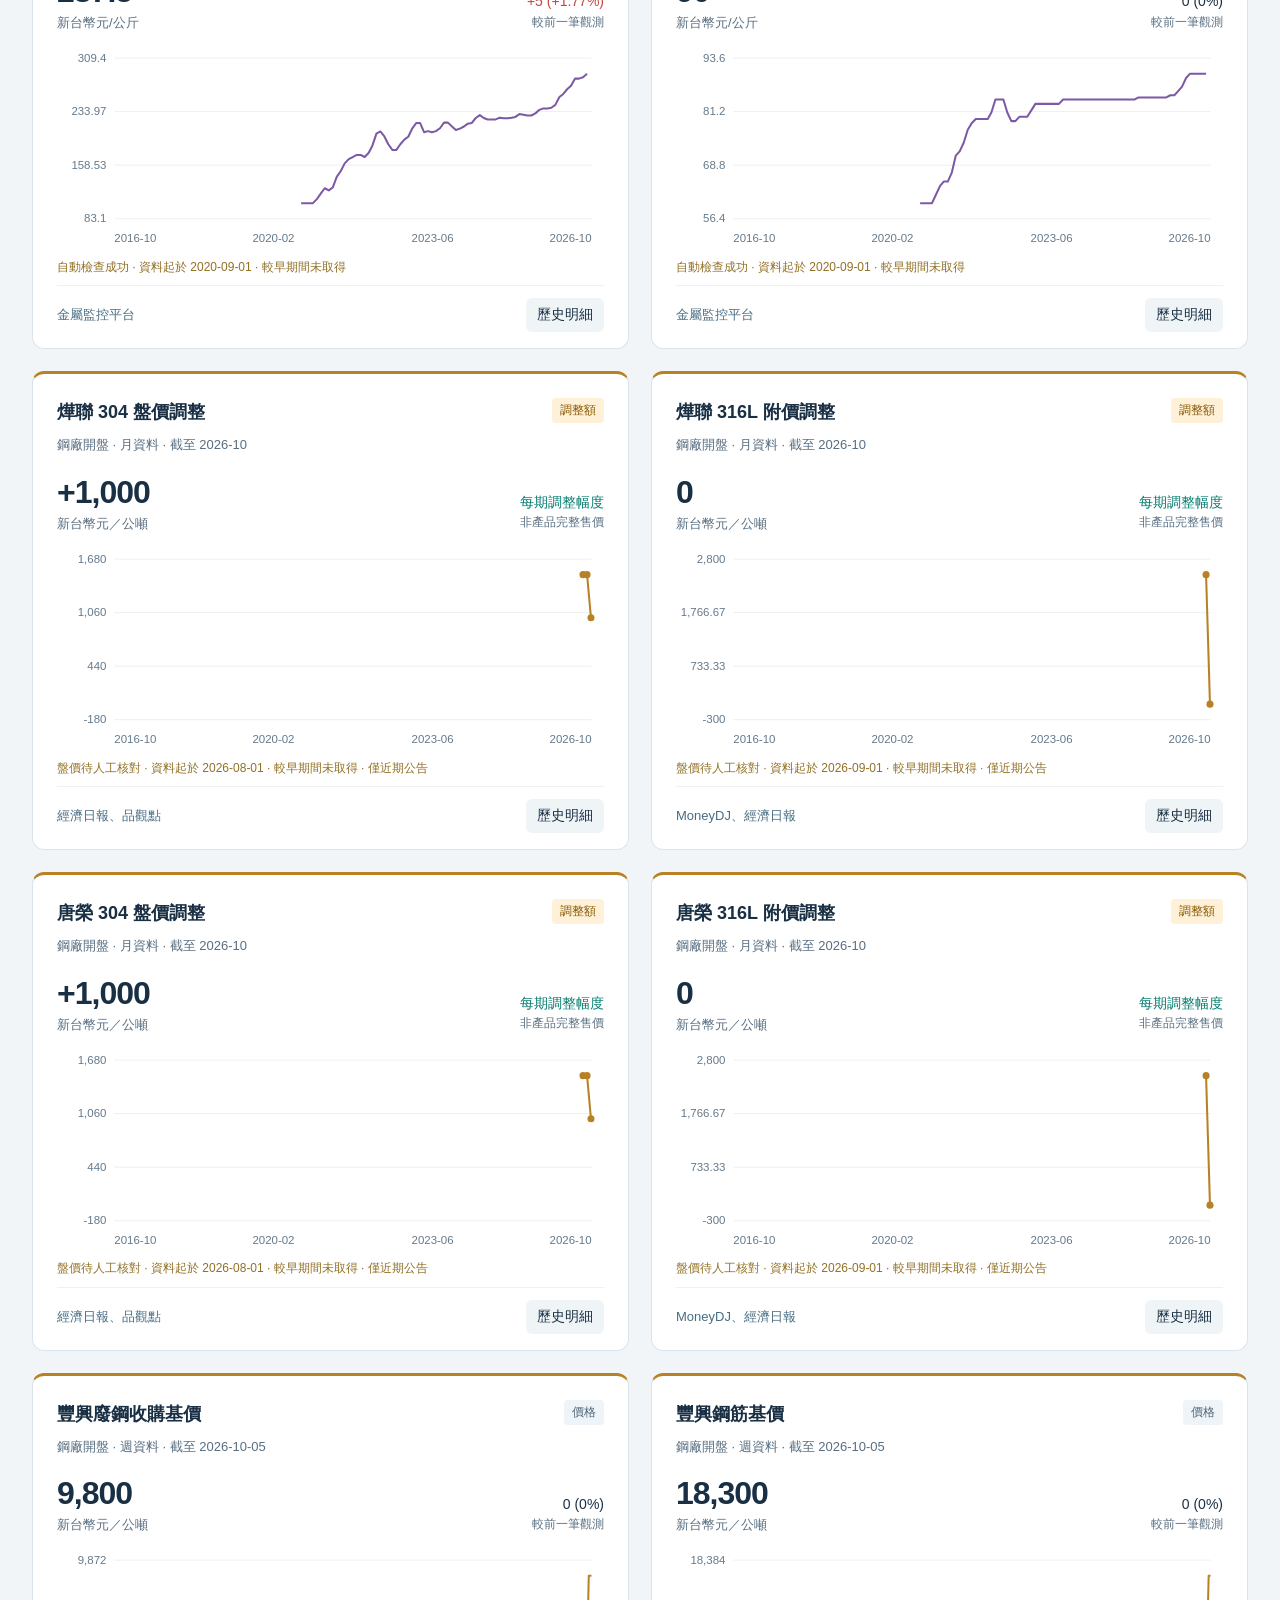
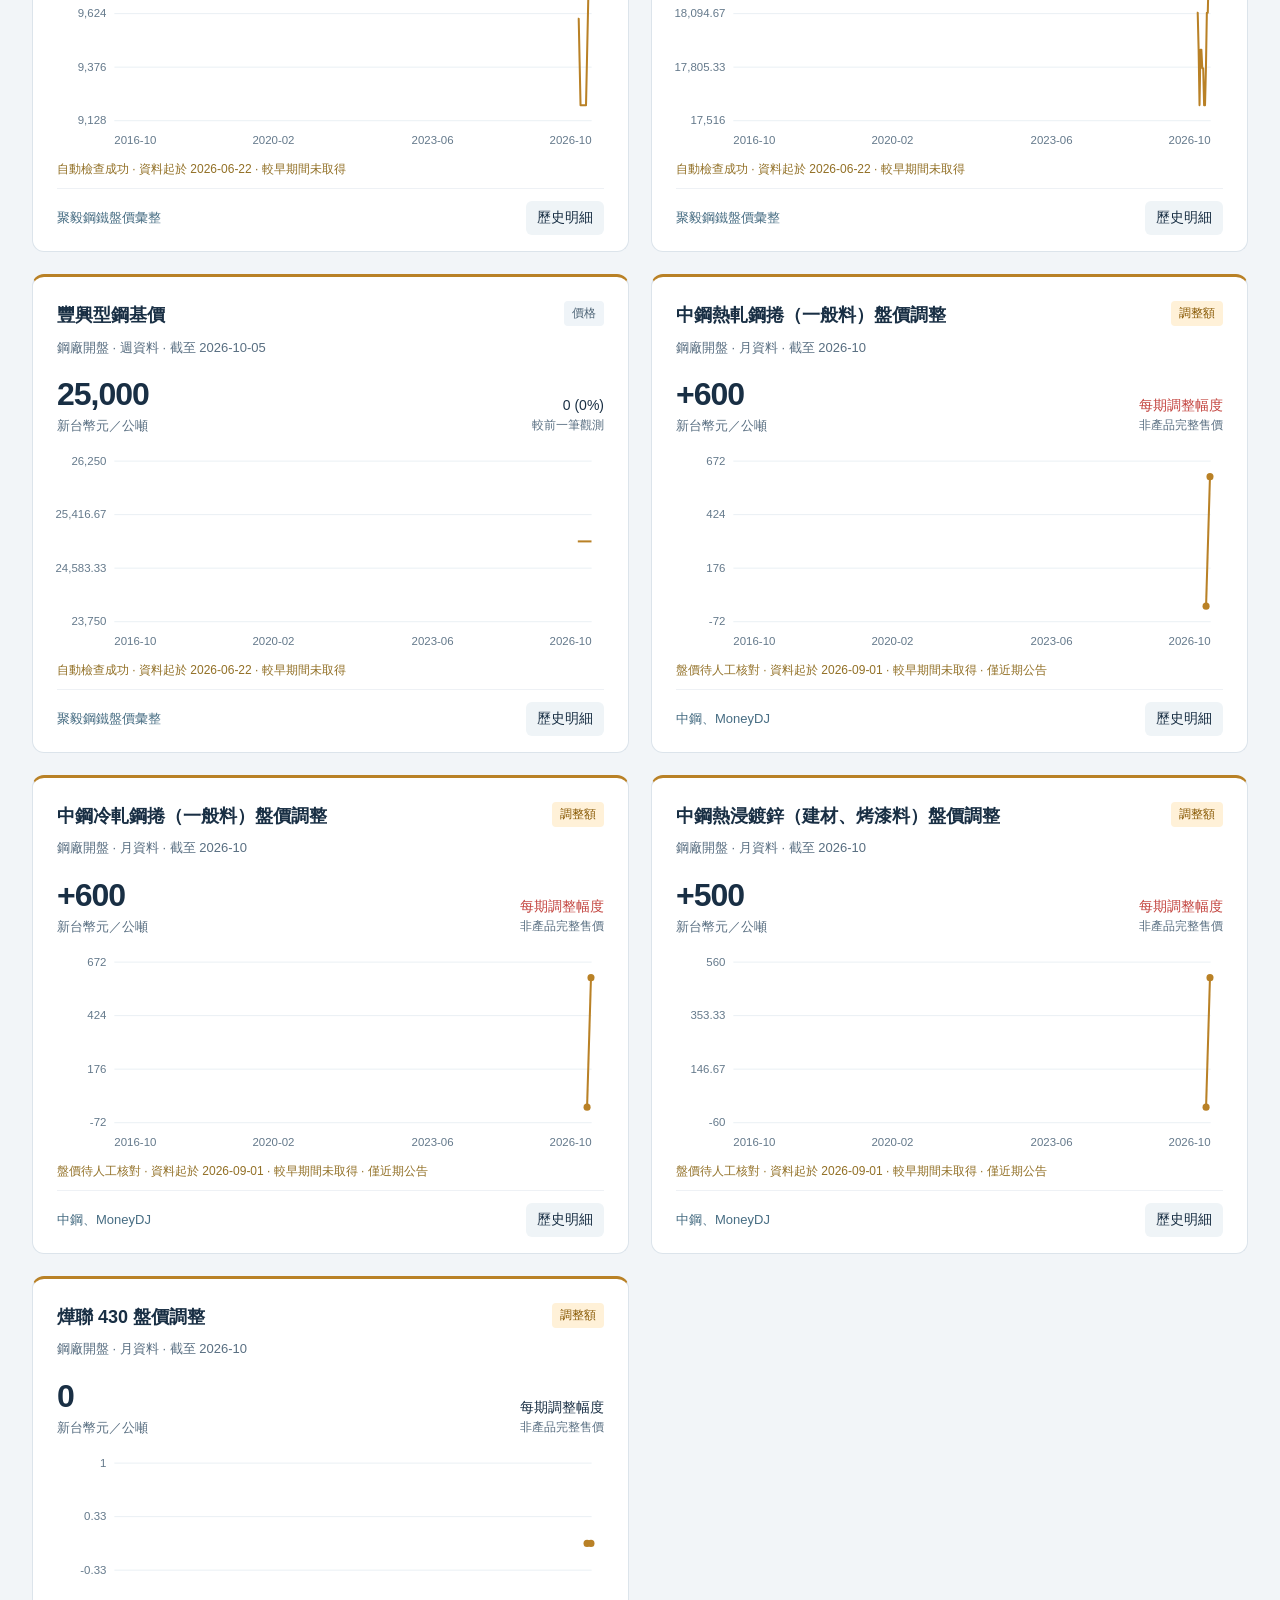
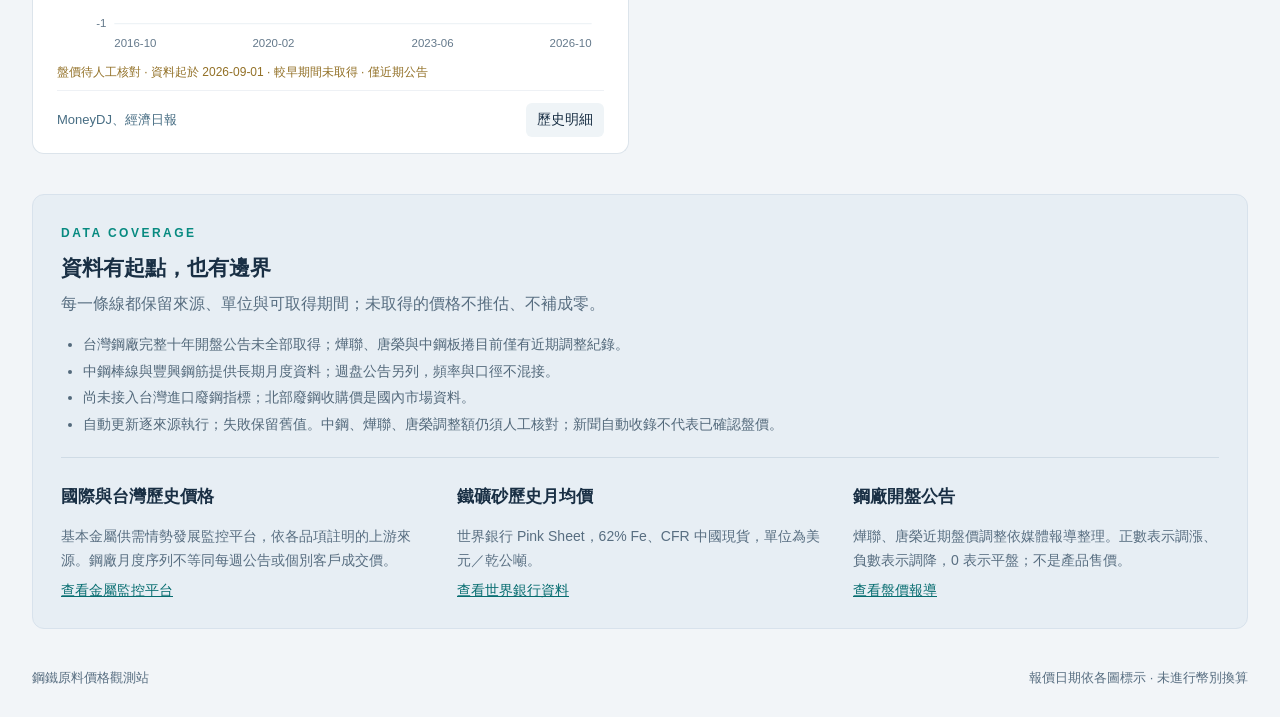
==== commit 6ab18efd: "Schedule daily price and news refresh with safe history merging and Pages deployment" ====
--- a/docs/index.html
+++ b/docs/index.html
@@ -1,7 +1,7 @@
 <!doctype html>
 <html lang="zh-Hant"><head><meta charset="UTF-8"><meta name="viewport" content="width=device-width,initial-scale=1"><title>鋼鐵原料價格觀測站</title><meta name="description" content="追蹤台灣與國際鋼鐵原料歷史价格，按品項與期間查看折線圖、鋼廠盤價及資料來源。"><link rel="icon" type="image/svg+xml" href="data:image/svg+xml,%3Csvg xmlns='http://www.w3.org/2000/svg' viewBox='0 0 32 32'%3E%3Crect width='32' height='32' rx='7' fill='%230e2238'/%3E%3Cpath d='M6 23L12 15L18 19L26 8' fill='none' stroke='%234de0bc' stroke-width='3'/%3E%3C/svg%3E"><link rel="stylesheet" href="style.css"><script src="app.js" defer></script><script src="news.js" defer></script><script src="print.js" defer></script><link rel="stylesheet" href="print.css"></head>
 <body><header><div class="brand"><span class="mark">▥</span><div><strong>鋼鐵原料價格觀測站</strong><small>METALS / TAIWAN & GLOBAL</small></div></div><div class="header-links"><a href="#news">最新消息</a><a href="#coverage">資料涵蓋與來源</a></div></header>
-<main><section class="intro"><div><p class="eyebrow">PRICE OBSERVATORY</p><h1>看清每一次價格變化</h1><p>國際原料、鋼材與台灣鋼廠盤價，沿著時間一起看。</p></div><div class="snapshot">資料整理日 <strong>2026.10.06</strong><span>歷史快照 · 尚未啟用自動更新</span></div></section>
+<main><section class="intro"><div><p class="eyebrow">PRICE OBSERVATORY</p><h1>看清每一次價格變化</h1><p>國際原料、鋼材與台灣鋼廠盤價，沿著時間一起看。</p></div><div class="snapshot">最近檢查 <strong id="update-date">讀取中</strong><span id="update-state">每日排程更新</span></div></section>
 <section class="overview" aria-label="資料概要"><div><strong id="series-count">—</strong><span>價格與調整序列</span></div><div><strong>2016—2026</strong><span>目標歷史範圍 · 各品項依來源</span></div><div><strong id="record-count">—</strong><span>可追溯的歷史觀測值</span></div><div><strong>日 / 週 / 月</strong><span>保留各來源原始頻率</span></div></section>
 <div class="report-actions"><button id="print-open">A4 列印／另存 PDF</button></div>
 <div class="view-tabs" role="tablist" aria-label="儀表板內容"><button id="tab-prices" role="tab" aria-selected="true" aria-controls="prices-panel">價格走勢</button><button id="tab-news" role="tab" aria-selected="false" aria-controls="news-panel" tabindex="-1">最新消息</button></div>
